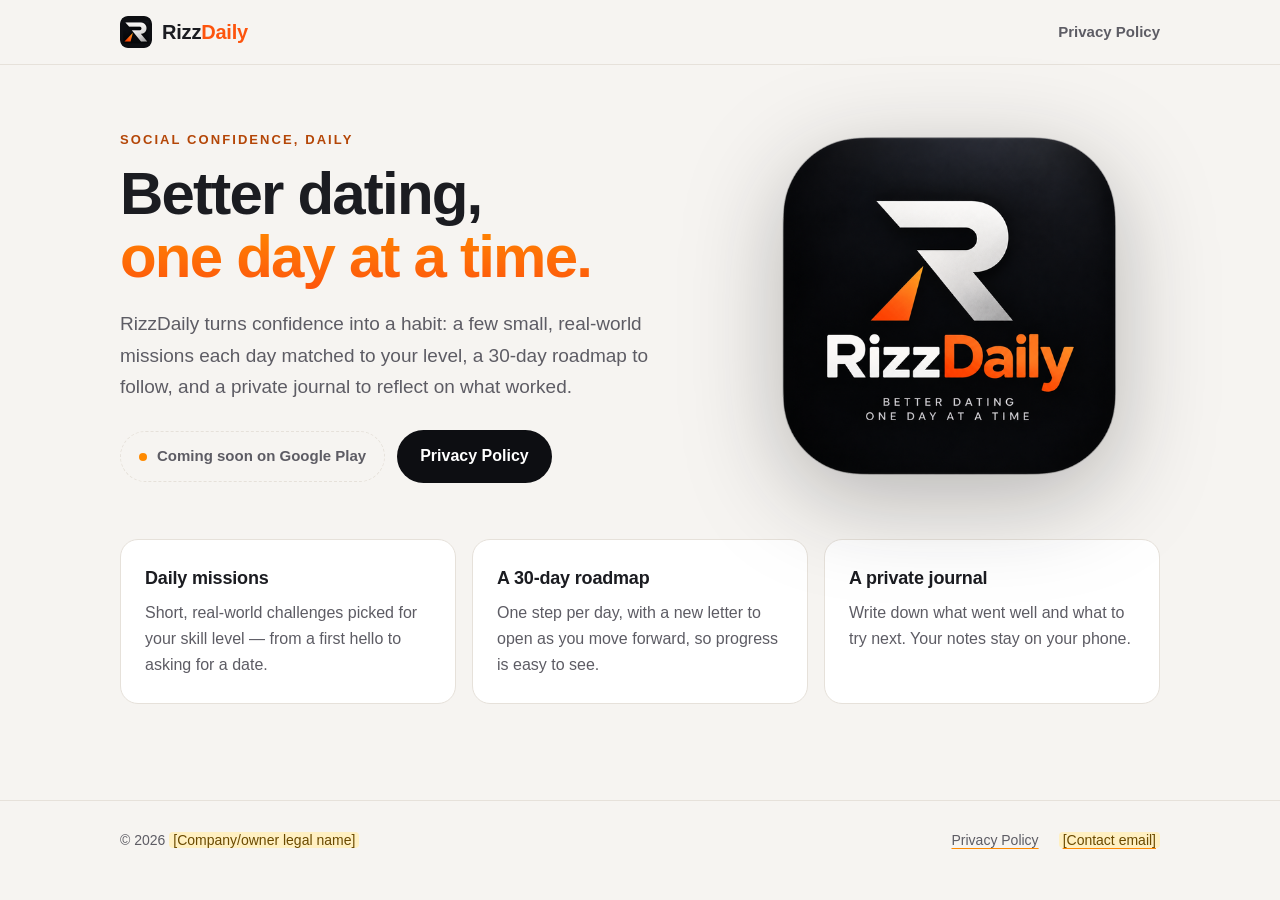
==== index.html @ 0283b05b "RizzDaily website: landing page and Privacy Policy for GitHub Pages Plain HTML and CSS (no framework" ====
<!doctype html>
<html lang="en">
<head>
  <meta charset="utf-8">
  <meta name="viewport" content="width=device-width, initial-scale=1">
  <title>RizzDaily — Better dating, one day at a time</title>
  <meta name="description" content="RizzDaily turns social confidence into a daily habit: small real-world missions, a 30-day roadmap, and a private journal.">
  <meta name="theme-color" content="#0d0e12">
  <link rel="icon" type="image/png" sizes="32x32" href="assets/img/favicon-32.png">
  <link rel="apple-touch-icon" href="assets/img/apple-touch-icon.png">
  <meta property="og:title" content="RizzDaily">
  <meta property="og:description" content="Better dating, one day at a time.">
  <meta property="og:image" content="https://rizzdaily.com/assets/img/rizzdaily-logo.png">
  <meta property="og:url" content="https://rizzdaily.com/">
  <link rel="stylesheet" href="assets/css/styles.css">
</head>
<body>
  <header class="site-header">
    <div class="wrap">
      <a class="brand" href="/" aria-label="RizzDaily home">
        <img src="assets/img/rizzdaily-mark-512.png" alt="" width="32" height="32">
        <span>Rizz<span class="daily">Daily</span></span>
      </a>
      <nav class="site-nav" aria-label="Main">
        <a href="/privacy-policy">Privacy Policy</a>
      </nav>
    </div>
  </header>

  <main>
    <section class="hero">
      <div class="wrap">
        <div>
          <p class="eyebrow">Social confidence, daily</p>
          <h1>Better dating, <span class="accent">one day at a time.</span></h1>
          <p class="lead">RizzDaily turns confidence into a habit: a few small, real-world missions each day
            matched to your level, a 30-day roadmap to follow, and a private journal to reflect on what worked.</p>
          <div class="actions">
            <span class="soon"><span class="dot" aria-hidden="true"></span>Coming soon on Google Play</span>
            <a class="button secondary" href="/privacy-policy">Privacy Policy</a>
          </div>
        </div>
        <img class="app-icon" src="assets/img/rizzdaily-logo.png" alt="RizzDaily logo" width="512" height="512">
      </div>
    </section>

    <section class="features" aria-label="What RizzDaily does">
      <div class="wrap">
        <article class="feature">
          <h2>Daily missions</h2>
          <p>Short, real-world challenges picked for your skill level — from a first hello to asking for a date.</p>
        </article>
        <article class="feature">
          <h2>A 30-day roadmap</h2>
          <p>One step per day, with a new letter to open as you move forward, so progress is easy to see.</p>
        </article>
        <article class="feature">
          <h2>A private journal</h2>
          <p>Write down what went well and what to try next. Your notes stay on your phone.</p>
        </article>
      </div>
    </section>
  </main>

  <footer class="site-footer">
    <div class="wrap">
      <span>&copy; 2026 <span class="todo">[Company/owner legal name]</span></span>
      <nav aria-label="Footer">
        <a href="/privacy-policy">Privacy Policy</a>
        <a href="mailto:privacy@rizzdaily.com"><span class="todo">[Contact email]</span></a>
      </nav>
    </div>
  </footer>
</body>
</html>
---- assets/css/styles.css ----
/* RizzDaily — site styles. Plain CSS, no framework, no external fonts (the privacy page makes no
   third-party requests). Colours come from the logo: near-black #0D0E12, white, and the orange
   gradient #FF8A00 → #FD540D. */

:root {
  --ink: #0d0e12;
  --text: #1b1c21;
  --muted: #5d5c64;
  --paper: #f6f4f1;
  --card: #ffffff;
  --line: #e6e1da;
  --accent: #ff8a00;
  --accent-deep: #fd540d;
  --accent-text: #b44607;            /* orange that still reads as body text on the paper (≥4.5:1) */
  --code-bg: #efebe5;
  --radius: 18px;
  --shadow: 0 1px 2px rgba(13, 14, 18, 0.06), 0 8px 24px rgba(13, 14, 18, 0.06);
  --font: -apple-system, BlinkMacSystemFont, "Segoe UI", Roboto, "Helvetica Neue", Arial, sans-serif;
  --mono: ui-monospace, SFMono-Regular, Menlo, Consolas, monospace;
  color-scheme: light dark;
}

@media (prefers-color-scheme: dark) {
  :root {
    --text: #ece9e4;
    --muted: #a9a6ad;
    --paper: #0d0e12;
    --card: #16171c;
    --line: #26272e;
    --accent-text: #ff9a3d;
    --code-bg: #1f2027;
    --shadow: 0 1px 2px rgba(0, 0, 0, 0.4), 0 8px 24px rgba(0, 0, 0, 0.35);
  }
}

*, *::before, *::after { box-sizing: border-box; }

html { -webkit-text-size-adjust: 100%; }

body {
  margin: 0;
  background: var(--paper);
  color: var(--text);
  font-family: var(--font);
  font-size: 17px;
  line-height: 1.65;
  -webkit-font-smoothing: antialiased;
}

a { color: inherit; text-decoration-color: var(--accent); text-underline-offset: 3px; }
a:hover { text-decoration-thickness: 2px; }
a:focus-visible, .button:focus-visible { outline: 3px solid var(--accent); outline-offset: 3px; border-radius: 6px; }

img { max-width: 100%; height: auto; display: block; }

.wrap { width: 100%; max-width: 1080px; margin: 0 auto; padding-inline: 20px; }

/* ---------- header / footer ---------- */

.site-header { border-bottom: 1px solid var(--line); background: var(--paper); }
.site-header .wrap { display: flex; align-items: center; justify-content: space-between; gap: 16px; min-height: 64px; }

.brand { display: inline-flex; align-items: center; gap: 10px; text-decoration: none; font-weight: 800; font-size: 20px; letter-spacing: -0.01em; }
.brand img { width: 32px; height: 32px; border-radius: 8px; }
.brand .daily { color: var(--accent-deep); }

.site-nav { display: flex; gap: 20px; font-size: 15px; font-weight: 600; }
.site-nav a { text-decoration: none; color: var(--muted); }
.site-nav a:hover, .site-nav a[aria-current="page"] { color: var(--text); }

.site-footer { border-top: 1px solid var(--line); margin-top: 72px; padding-block: 28px; color: var(--muted); font-size: 14px; }
.site-footer .wrap { display: flex; flex-wrap: wrap; gap: 8px 24px; justify-content: space-between; align-items: center; }
.site-footer nav { display: flex; flex-wrap: wrap; gap: 8px 20px; }
.site-footer a { color: var(--muted); }

/* ---------- landing ---------- */

.hero { padding-block: 64px 32px; }
.hero .wrap { display: grid; grid-template-columns: 1.15fr 0.85fr; align-items: center; gap: 48px; }

.eyebrow { text-transform: uppercase; letter-spacing: 0.16em; font-size: 13px; font-weight: 700; color: var(--accent-text); margin: 0 0 12px; }

.hero h1 { font-size: clamp(38px, 6vw, 60px); line-height: 1.05; letter-spacing: -0.03em; margin: 0 0 20px; text-wrap: balance; }
.hero h1 .accent {
  background: linear-gradient(180deg, var(--accent), var(--accent-deep));
  -webkit-background-clip: text; background-clip: text; color: transparent;
}
.lead { font-size: 19px; color: var(--muted); margin: 0 0 28px; max-width: 34em; }

.actions { display: flex; flex-wrap: wrap; gap: 12px; align-items: center; }
.button {
  display: inline-flex; align-items: center; gap: 10px; min-height: 48px; padding: 12px 22px;
  border-radius: 999px; font-weight: 700; font-size: 16px; text-decoration: none; border: 1px solid transparent;
}
.button.secondary { background: var(--ink); color: #fff; }
@media (prefers-color-scheme: dark) { .button.secondary { background: #fff; color: var(--ink); } }
.soon {
  display: inline-flex; align-items: center; gap: 10px; min-height: 48px; padding: 12px 18px;
  border-radius: 999px; font-weight: 600; font-size: 15px; color: var(--muted); border: 1px dashed var(--line);
}
.soon .dot { width: 8px; height: 8px; border-radius: 50%; background: var(--accent); }

.app-icon { width: min(360px, 80%); margin-inline: auto; filter: drop-shadow(0 24px 48px rgba(13, 14, 18, 0.28)); }

.features { padding-block: 24px; }
.features .wrap { display: grid; grid-template-columns: repeat(3, 1fr); gap: 16px; }
.feature { background: var(--card); border: 1px solid var(--line); border-radius: var(--radius); padding: 24px; }
.feature h2 { font-size: 18px; margin: 0 0 6px; letter-spacing: -0.01em; }
.feature p { margin: 0; color: var(--muted); font-size: 16px; }

/* ---------- privacy policy ---------- */

.doc { padding-block: 48px 0; }
.doc .wrap { max-width: 780px; }
.doc h1 { font-size: clamp(32px, 5vw, 44px); line-height: 1.1; letter-spacing: -0.025em; margin: 0 0 8px; }
.updated { color: var(--muted); margin: 0 0 28px; font-size: 15px; }

.toc { background: var(--card); border: 1px solid var(--line); border-radius: var(--radius); padding: 18px 22px; margin: 0 0 40px; box-shadow: var(--shadow); }
.toc h2 { font-size: 13px; text-transform: uppercase; letter-spacing: 0.14em; color: var(--muted); margin: 0 0 8px; }
.toc ol { margin: 0; padding-left: 20px; columns: 2; column-gap: 32px; font-size: 15px; }
.toc li { break-inside: avoid; padding-block: 2px; }

.doc section h2 { font-size: 24px; letter-spacing: -0.015em; margin: 44px 0 12px; scroll-margin-top: 16px; }
.doc p { margin: 0 0 16px; max-width: 68ch; }
.doc ul { margin: 0 0 20px; padding-left: 22px; max-width: 68ch; }
.doc li { margin-bottom: 10px; }
.doc li::marker { color: var(--accent-deep); }
.doc strong { font-weight: 700; }
.doc code { font-family: var(--mono); font-size: 0.86em; background: var(--code-bg); padding: 1px 6px; border-radius: 6px; word-break: break-word; }

.todo { background: #fff0c2; color: #6b4a00; padding: 0 4px; border-radius: 4px; }

/* ---------- 404 ---------- */

.notfound { padding-block: 96px 0; text-align: center; }
.notfound h1 { font-size: 40px; margin: 0 0 8px; }
.notfound p { color: var(--muted); }

/* ---------- small screens ---------- */

@media (max-width: 820px) {
  .hero { padding-block: 40px 16px; }
  .hero .wrap { grid-template-columns: 1fr; gap: 32px; text-align: center; }
  .lead { margin-inline: auto; }
  .actions { justify-content: center; }
  .app-icon { width: min(240px, 70%); order: -1; }
  .features .wrap { grid-template-columns: 1fr; }
  .toc ol { columns: 1; }
}

@media (max-width: 420px) {
  body { font-size: 16px; }
  .site-nav { gap: 14px; }
}

@media (prefers-reduced-motion: no-preference) {
  html { scroll-behavior: smooth; }
}
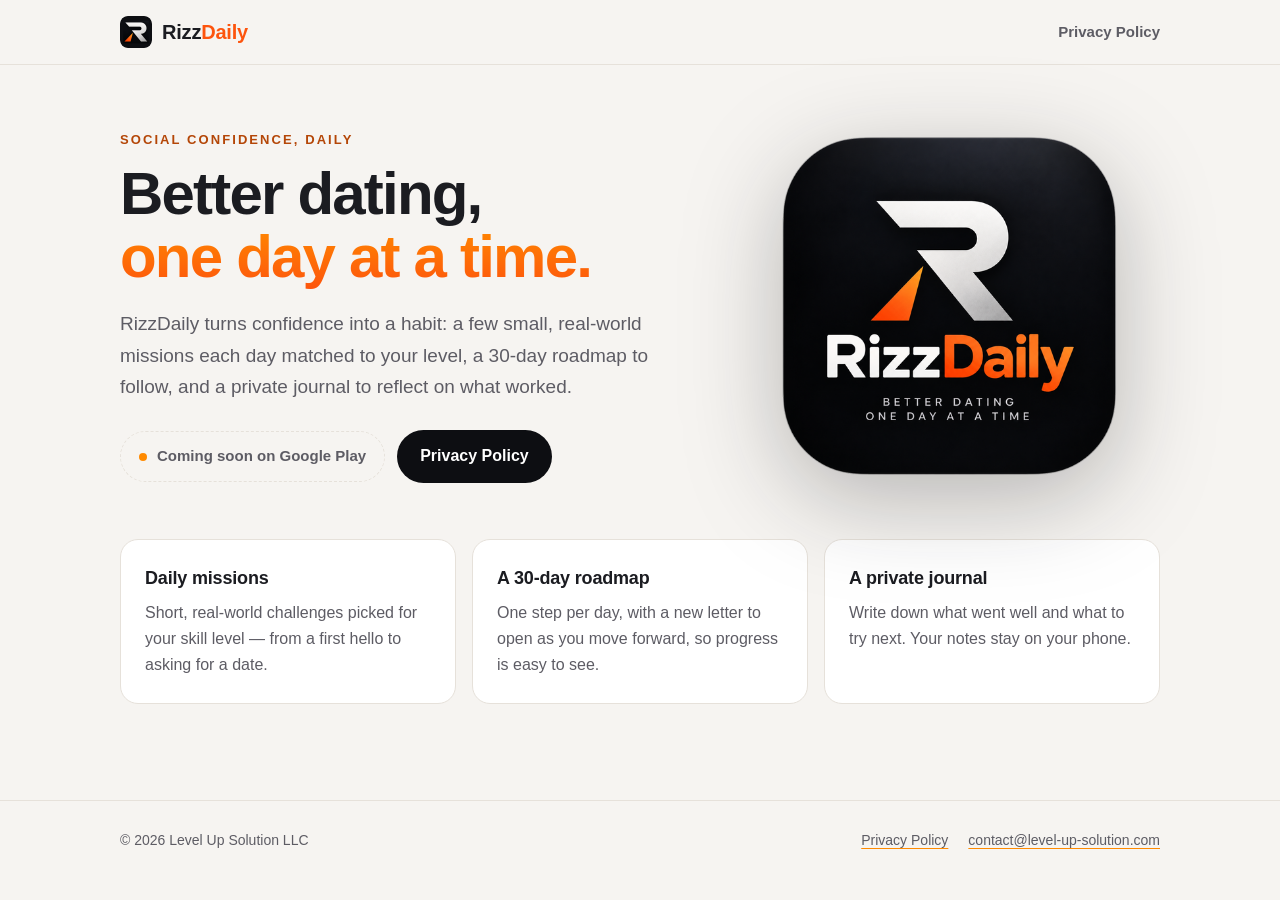
==== commit 525b6b17: "Name the developer (Level Up Solution LLC) and the contact email Filled in on the Privacy Policy (re" ====
--- a/index.html
+++ b/index.html
@@ -64,10 +64,10 @@
 
   <footer class="site-footer">
     <div class="wrap">
-      <span>&copy; 2026 <span class="todo">[Company/owner legal name]</span></span>
+      <span>&copy; 2026 Level Up Solution LLC</span>
       <nav aria-label="Footer">
         <a href="/privacy-policy">Privacy Policy</a>
-        <a href="mailto:privacy@rizzdaily.com"><span class="todo">[Contact email]</span></a>
+        <a href="mailto:contact@level-up-solution.com">contact@level-up-solution.com</a>
       </nav>
     </div>
   </footer>
--- a/assets/css/styles.css
+++ b/assets/css/styles.css
@@ -128,8 +128,6 @@
 .doc strong { font-weight: 700; }
 .doc code { font-family: var(--mono); font-size: 0.86em; background: var(--code-bg); padding: 1px 6px; border-radius: 6px; word-break: break-word; }
 
-.todo { background: #fff0c2; color: #6b4a00; padding: 0 4px; border-radius: 4px; }
-
 /* ---------- 404 ---------- */
 
 .notfound { padding-block: 96px 0; text-align: center; }
